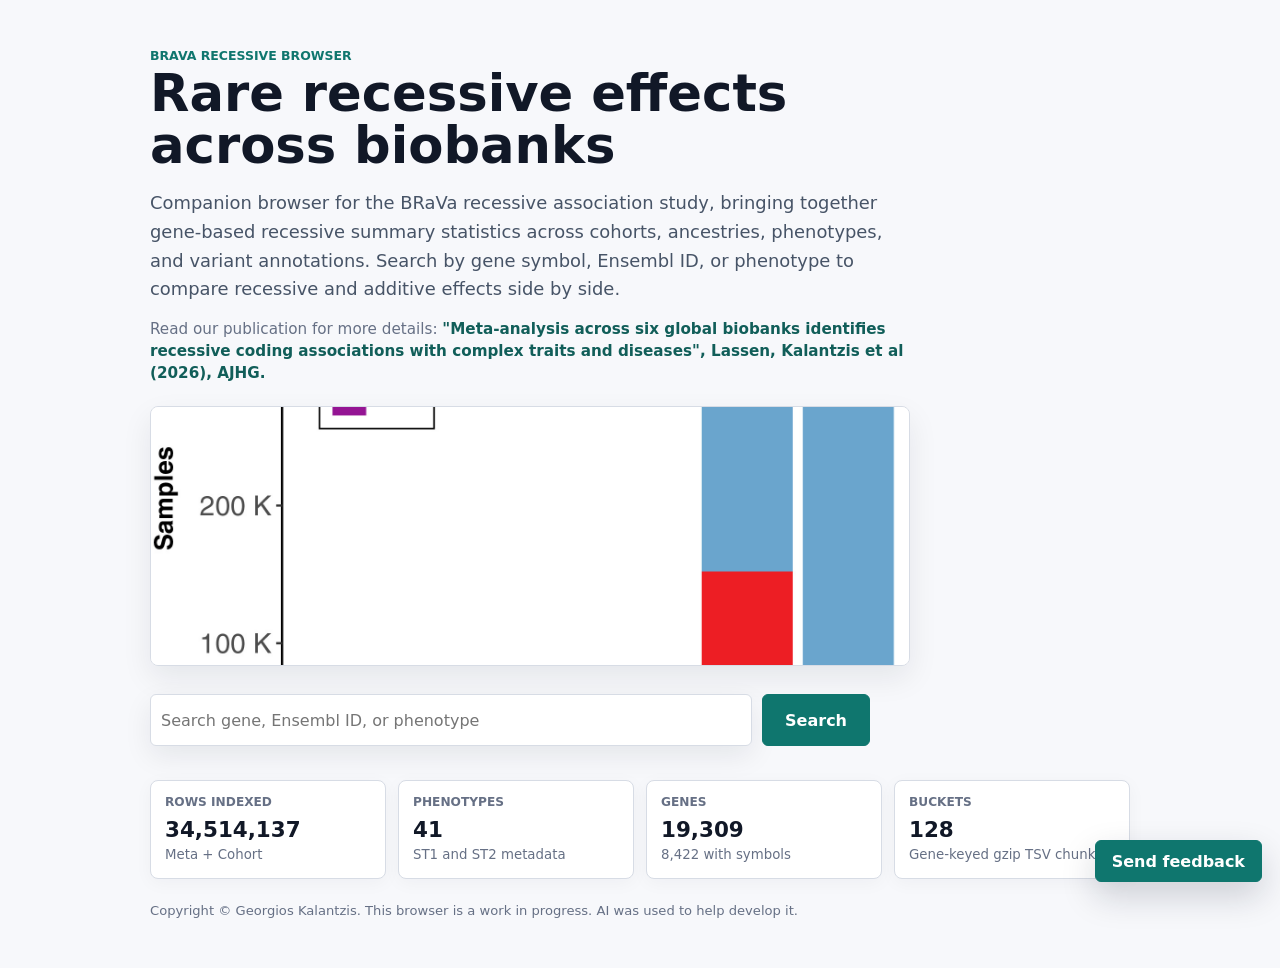
==== index.html @ d9c45e59 "publish v0.5 of recessive browser" ====
<!doctype html>
<html lang="en">
  <head>
    <meta charset="utf-8" />
    <meta name="viewport" content="width=device-width, initial-scale=1" />
    <title>BRaVa Recessive Summary Statistics Browser</title>
    <link rel="stylesheet" href="assets/styles.css" />
  </head>
  <body class="home-view">
    <section class="landing-page" id="landing-page" aria-labelledby="landing-title">
      <div class="landing-inner">
        <p class="eyebrow" id="landing-eyebrow">BRaVa recessive catalogue</p>
        <h1 id="landing-title">Recessive effects across biobanks</h1>
        <p class="landing-copy" id="landing-copy">
          Companion browser for the BRaVa recessive association study, bringing together
          gene-based recessive summary statistics across cohorts, ancestries, phenotypes, and
          variant annotations.
        </p>
        <p class="paper-citation" id="paper-citation">
          <span id="paper-prefix">Read our publication for more details:</span>
          <a href="https://www.sciencedirect.com/science/article/pii/S0002929726001552" target="_blank" rel="noreferrer">
            BRaVa recessive association study, ScienceDirect
          </a>
        </p>
        <figure class="landing-image">
          <img src="images/cohorts.jpg" alt="Overview of cohorts represented in the BRaVa recessive browser" />
        </figure>
        <form class="landing-search" id="landing-search-form">
          <label class="sr-only" for="landing-search-input">Search the recessive catalogue</label>
          <input id="landing-search-input" type="search" placeholder="Search gene, Ensembl ID, or phenotype" />
          <button id="landing-search-button" type="submit">Search</button>
        </form>
        <section class="landing-summary" id="summary-grid" aria-label="Dataset summary"></section>
        <footer class="site-footnote" id="site-footnote">
          Copyright © Georgios Kalantzis. This browser is a work in progress. AI was used to help develop it.
        </footer>
      </div>
    </section>

    <section class="results-page" id="results-page" hidden>
      <header class="topbar">
        <button class="brand-button" id="home-button" type="button" aria-label="Return to landing page">
          <span class="eyebrow">BRaVa recessive catalogue</span>
          <span>Recessive effects browser</span>
        </button>
        <div class="topbar-actions">
          <div class="status-pill" id="data-status">Loading metadata</div>
        </div>
      </header>

      <main class="layout">
        <aside class="filters" aria-label="Filters">
          <label class="field">
            <span>Search</span>
            <input id="search-input" type="search" placeholder="Gene symbol, Ensembl ID, or phenotype" />
          </label>

          <div class="button-row">
            <button id="search-button" type="button">Search</button>
            <button id="top-button" type="button" class="secondary">Top hits</button>
          </div>

          <label class="field">
            <span>Data source</span>
            <select id="source-filter">
              <option value="both">Meta + cohort</option>
              <option value="meta">Meta-analysis</option>
              <option value="pre_meta">Cohort-level</option>
            </select>
          </label>

          <label class="field">
            <span>Phenotype</span>
            <select id="trait-filter"></select>
          </label>

          <label class="field">
            <span>Cohort</span>
            <select id="cohort-filter"></select>
          </label>

          <label class="field">
            <span>Ancestry</span>
            <select id="ancestry-filter"></select>
          </label>

          <fieldset class="field annotation-field">
            <legend>Annotation</legend>
            <div id="annotation-filter" class="checkbox-group"></div>
          </fieldset>

          <label class="field">
            <span>Model</span>
            <select id="encoding-filter"></select>
          </label>

          <label class="field">
            <span>P threshold</span>
            <input id="p-filter" type="number" min="0" max="1" step="any" placeholder="1e-6" />
          </label>

          <button id="reset-button" type="button" class="secondary full-width">Reset filters</button>

          <section class="qc-panel" aria-label="QC summary">
            <h2>QC</h2>
            <div id="qc-summary" class="mini-list"></div>
          </section>
        </aside>

        <section class="workspace">
          <section class="result-shell">
            <div class="result-header">
              <div>
                <h2 id="result-title">Top associations</h2>
                <p id="result-subtitle">Smallest available p-values from the generated index.</p>
              </div>
              <div class="result-actions">
                <button id="copy-link-button" type="button" class="secondary">Copy link</button>
                <button id="download-button" type="button" class="secondary">Download rows</button>
              </div>
            </div>

            <div id="message" class="message" hidden></div>

            <div class="table-wrap">
              <table id="results-table">
                <thead></thead>
                <tbody></tbody>
              </table>
            </div>
          </section>

          <section class="detail-grid">
            <section class="detail-panel">
              <h2>Selected association</h2>
              <div id="detail-panel" class="mini-list empty">Select a row to inspect it.</div>
            </section>
            <section class="detail-panel">
              <h2>Recessive effect estimates across cohorts</h2>
              <div id="plot-panel" class="plot-panel empty">Rows with recessive beta and SE will be plotted here.</div>
            </section>
          </section>
          <footer class="site-footnote compact" id="results-footnote">
            Copyright © Georgios Kalantzis. Work in progress; AI was used to help develop this browser.
          </footer>
        </section>
      </main>
    </section>

    <a class="feedback-button" id="feedback-button" href="mailto:kalantzis@ebi.ac.uk?subject=BRaVa%20recessive%20browser%20feedback">Send feedback</a>
    <script src="assets/app.js"></script>
  </body>
</html>
---- assets/styles.css ----
:root {
  --bg: #f7f8fb;
  --panel: #ffffff;
  --ink: #111827;
  --muted: #667085;
  --line: #d7dce5;
  --line-strong: #b8c1cf;
  --teal: #0f766e;
  --teal-dark: #115e59;
  --rose: #be123c;
  --amber: #b45309;
  --blue: #1d4ed8;
  --shadow: 0 16px 40px rgba(15, 23, 42, 0.08);
  color-scheme: light;
  font-family:
    Inter, ui-sans-serif, system-ui, -apple-system, BlinkMacSystemFont, "Segoe UI", sans-serif;
}

* {
  box-sizing: border-box;
}

body {
  margin: 0;
  min-height: 100vh;
  background: var(--bg);
  color: var(--ink);
}

[hidden] {
  display: none !important;
}

.sr-only {
  position: absolute;
  width: 1px;
  height: 1px;
  padding: 0;
  margin: -1px;
  overflow: hidden;
  clip: rect(0, 0, 0, 0);
  white-space: nowrap;
  border: 0;
}

button,
input,
select,
a {
  font: inherit;
}

button {
  min-height: 38px;
  border: 1px solid var(--teal);
  border-radius: 6px;
  background: var(--teal);
  color: #ffffff;
  cursor: pointer;
  font-weight: 700;
  padding: 0 14px;
}

button:hover {
  background: var(--teal-dark);
}

button.secondary {
  background: #ffffff;
  color: var(--ink);
  border-color: var(--line-strong);
}

button.secondary:hover {
  border-color: var(--teal);
  color: var(--teal-dark);
}

button:disabled {
  cursor: wait;
  opacity: 0.65;
}


.landing-page {
  min-height: 100vh;
  display: grid;
  align-items: center;
  padding: 48px 24px;
  background: #f7f8fb;
}

.landing-inner {
  width: min(980px, 100%);
  margin: 0 auto;
}

.landing-page h1 {
  max-width: 820px;
  font-size: clamp(2rem, 4vw, 4rem);
  line-height: 1.02;
}

.landing-copy {
  max-width: 760px;
  margin: 18px 0 0;
  color: #475467;
  font-size: clamp(1rem, 1.4vw, 1.22rem);
  line-height: 1.6;
}

.paper-citation {
  max-width: 760px;
  margin: 14px 0 0;
  color: var(--muted);
  font-size: 0.95rem;
  line-height: 1.45;
}

.paper-citation a,
.comment-link {
  color: var(--teal-dark);
  font-weight: 800;
  text-decoration: none;
}

.paper-citation a:hover,
.comment-link:hover {
  text-decoration: underline;
}

.landing-image {
  max-width: 760px;
  margin: 22px 0 0;
}

.landing-image img {
  display: block;
  width: 100%;
  max-height: 260px;
  object-fit: cover;
  object-position: center;
  border: 1px solid var(--line);
  border-radius: 8px;
  box-shadow: 0 12px 30px rgba(15, 23, 42, 0.08);
}

.landing-search {
  display: grid;
  grid-template-columns: minmax(0, 1fr) auto;
  gap: 10px;
  max-width: 720px;
  margin-top: 28px;
}

.landing-search input {
  min-height: 52px;
  font-size: 1rem;
  box-shadow: 0 10px 28px rgba(15, 23, 42, 0.08);
}

.landing-search button {
  min-height: 52px;
  padding: 0 22px;
}

.landing-actions {
  display: flex;
  flex-wrap: wrap;
  gap: 10px;
  margin-top: 14px;
}

.comment-button {
  display: inline-flex;
  align-items: center;
  min-height: 40px;
  border: 1px solid var(--line-strong);
  border-radius: 6px;
  background: #ffffff;
  color: var(--ink);
  font-weight: 800;
  padding: 0 14px;
  text-decoration: none;
}

.comment-button:hover {
  border-color: var(--teal);
  color: var(--teal-dark);
}

.feedback-button {
  position: fixed;
  right: 18px;
  bottom: 18px;
  z-index: 30;
  display: inline-flex;
  align-items: center;
  min-height: 42px;
  border: 1px solid var(--teal);
  border-radius: 6px;
  background: var(--teal);
  color: #ffffff;
  font-weight: 800;
  padding: 0 16px;
  text-decoration: none;
  box-shadow: 0 14px 34px rgba(15, 23, 42, 0.18);
}

.feedback-button:hover {
  background: var(--teal-dark);
}

.landing-summary {
  display: grid;
  grid-template-columns: repeat(4, minmax(140px, 1fr));
  gap: 12px;
  margin-top: 34px;
}

.site-footnote {
  max-width: 880px;
  margin-top: 22px;
  color: var(--muted);
  font-size: 0.82rem;
  line-height: 1.45;
}

.site-footnote.compact {
  margin: 14px 0 0;
  padding: 0 2px;
}

.brand-button {
  display: grid;
  gap: 3px;
  min-height: 0;
  border: 0;
  border-radius: 6px;
  background: transparent;
  color: var(--ink);
  padding: 4px 6px;
  text-align: left;
}

.brand-button:hover {
  background: #f1f5f9;
  color: var(--ink);
}

.brand-button span:last-child {
  font-size: clamp(1.1rem, 1.6vw, 1.5rem);
  font-weight: 800;
  line-height: 1.15;
}

.topbar {
  display: flex;
  align-items: center;
  justify-content: space-between;
  gap: 24px;
  min-height: 92px;
  padding: 20px 28px;
  border-bottom: 1px solid var(--line);
  background: #ffffff;
}

.eyebrow {
  margin: 0 0 4px;
  color: var(--teal);
  font-size: 0.78rem;
  font-weight: 800;
  letter-spacing: 0;
  text-transform: uppercase;
}

h1,
h2 {
  margin: 0;
  letter-spacing: 0;
}

h1 {
  font-size: clamp(1.35rem, 2vw, 2rem);
  line-height: 1.15;
}

h2 {
  font-size: 1rem;
  line-height: 1.25;
}

.topbar-actions {
  display: flex;
  align-items: center;
  justify-content: flex-end;
  gap: 12px;
  min-width: 0;
}

.status-pill {
  flex: 0 0 auto;
  max-width: 42vw;
  border: 1px solid var(--line);
  border-radius: 999px;
  padding: 8px 12px;
  color: var(--muted);
  font-size: 0.86rem;
  background: #f8fafc;
  white-space: nowrap;
  overflow: hidden;
  text-overflow: ellipsis;
}

.layout {
  display: grid;
  grid-template-columns: minmax(0, 1fr) 306px;
  min-height: calc(100vh - 92px);
}

.filters {
  position: sticky;
  top: 0;
  align-self: start;
  height: calc(100vh - 92px);
  overflow: auto;
  padding: 18px;
  grid-column: 2;
  grid-row: 1;
  border-left: 1px solid var(--line);
  background: #ffffff;
}

.field {
  display: grid;
  gap: 7px;
  margin-bottom: 14px;
}

.field span {
  color: var(--muted);
  font-size: 0.78rem;
  font-weight: 800;
  letter-spacing: 0;
  text-transform: uppercase;
}

fieldset.field {
  border: 0;
  padding: 0;
}

.field legend {
  color: var(--muted);
  font-size: 0.78rem;
  font-weight: 800;
  letter-spacing: 0;
  text-transform: uppercase;
}

.checkbox-group {
  display: flex;
  flex-wrap: wrap;
  gap: 7px;
}

.checkbox-chip {
  display: inline-flex;
  align-items: center;
  gap: 6px;
  min-height: 32px;
  border: 1px solid var(--line);
  border-radius: 999px;
  background: #ffffff;
  color: var(--ink);
  padding: 0 10px;
  font-size: 0.82rem;
  font-weight: 700;
  cursor: pointer;
}

.checkbox-chip:has(input:checked) {
  border-color: var(--teal);
  background: #e6fffb;
  color: var(--teal-dark);
}

.checkbox-chip input {
  width: auto;
  min-height: auto;
  margin: 0;
}

input,
select {
  width: 100%;
  min-height: 38px;
  border: 1px solid var(--line);
  border-radius: 6px;
  background: #ffffff;
  color: var(--ink);
  padding: 0 10px;
}

input:focus,
select:focus,
button:focus {
  outline: 3px solid rgba(15, 118, 110, 0.18);
  outline-offset: 1px;
}

.button-row {
  display: grid;
  grid-template-columns: 1fr 1fr;
  gap: 8px;
  margin-bottom: 14px;
}

.full-width {
  width: 100%;
}

.workspace {
  grid-column: 1;
  grid-row: 1;
  min-width: 0;
  padding: 20px;
}

.summary-grid {
  display: grid;
  grid-template-columns: repeat(4, minmax(140px, 1fr));
  gap: 12px;
  margin-bottom: 16px;
}

.metric {
  min-height: 86px;
  border: 1px solid var(--line);
  border-radius: 8px;
  background: var(--panel);
  padding: 14px;
  box-shadow: 0 4px 18px rgba(15, 23, 42, 0.04);
}

.metric b {
  display: block;
  color: var(--muted);
  font-size: 0.76rem;
  letter-spacing: 0;
  text-transform: uppercase;
}

.metric span {
  display: block;
  margin-top: 8px;
  font-size: 1.34rem;
  font-weight: 800;
}

.metric small {
  display: block;
  margin-top: 4px;
  color: var(--muted);
  line-height: 1.35;
}

.result-shell,
.detail-panel,
.qc-panel {
  border: 1px solid var(--line);
  border-radius: 8px;
  background: var(--panel);
  box-shadow: var(--shadow);
}

.result-header {
  display: flex;
  align-items: flex-start;
  justify-content: space-between;
  gap: 16px;
  padding: 16px;
  border-bottom: 1px solid var(--line);
}

.result-header p {
  margin: 6px 0 0;
  color: var(--muted);
  font-size: 0.9rem;
}

.result-actions {
  display: flex;
  gap: 8px;
  flex-wrap: wrap;
  justify-content: flex-end;
}

.message {
  margin: 12px 16px 0;
  border-left: 4px solid var(--amber);
  background: #fff7ed;
  color: #7c2d12;
  padding: 10px 12px;
  font-size: 0.9rem;
}

.table-wrap {
  max-height: 66vh;
  overflow: auto;
}

table {
  width: 100%;
  min-width: 1540px;
  border-collapse: collapse;
  font-size: 0.84rem;
}

thead {
  position: sticky;
  top: 0;
  z-index: 1;
  background: #f8fafc;
}

th,
td {
  border-bottom: 1px solid var(--line);
  padding: 9px 10px;
  text-align: left;
  vertical-align: top;
}

th {
  color: #344054;
  font-size: 0.74rem;
  font-weight: 800;
  letter-spacing: 0;
  text-transform: uppercase;
}

.sort-header {
  display: inline-flex;
  align-items: center;
  min-height: 0;
  border: 0;
  border-radius: 4px;
  background: transparent;
  color: inherit;
  padding: 2px 4px;
  font-size: inherit;
  font-weight: inherit;
  text-align: left;
  text-transform: inherit;
}

.sort-header:hover {
  background: #e6fffb;
  color: var(--teal-dark);
}

.model-cell.add {
  background: #eff6ff;
}

.model-cell.rec {
  background: #fff1f2;
}

tbody tr {
  cursor: pointer;
}

tbody tr:hover {
  background: #f1f5f9;
}

.gene-cell {
  display: grid;
  gap: 2px;
}

.gene-cell b {
  color: var(--ink);
}

.gene-cell span {
  color: var(--muted);
  font-size: 0.76rem;
}

.tag {
  display: inline-block;
  border-radius: 999px;
  padding: 2px 7px;
  background: #e6fffb;
  color: #115e59;
  font-size: 0.76rem;
  font-weight: 800;
}

.tag.meta {
  background: #eff6ff;
  color: var(--blue);
}

.tag.warn {
  background: #fff1f2;
  color: var(--rose);
}

.muted {
  color: var(--muted);
}

.detail-grid {
  display: grid;
  grid-template-columns: minmax(0, 0.95fr) minmax(320px, 1.2fr);
  gap: 16px;
  margin-top: 16px;
}

.detail-panel {
  min-height: 240px;
  padding: 16px;
}

.detail-panel h2,
.qc-panel h2 {
  margin-bottom: 12px;
}

.mini-list {
  display: grid;
  gap: 8px;
}

.mini-row {
  display: grid;
  grid-template-columns: 130px minmax(0, 1fr);
  gap: 12px;
  align-items: baseline;
  font-size: 0.88rem;
}

.mini-row b {
  color: var(--muted);
  font-size: 0.76rem;
  letter-spacing: 0;
  text-transform: uppercase;
}

.mini-row span {
  min-width: 0;
  overflow-wrap: anywhere;
}

.qc-panel {
  display: none;
  margin-top: 18px;
  padding: 14px;
  box-shadow: none;
}

.plot-panel {
  min-height: 280px;
}

.plot-panel svg {
  display: block;
  width: 100%;
  height: auto;
}

.empty {
  color: var(--muted);
}

@media (max-width: 1040px) {
  .layout {
    grid-template-columns: 1fr;
  }

  .filters {
    position: static;
    grid-column: 1;
    grid-row: 1;
    height: auto;
    border-left: 0;
    border-bottom: 1px solid var(--line);
  }

  .workspace {
    grid-column: 1;
    grid-row: 2;
  }

  .summary-grid,
  .landing-summary,
  .detail-grid {
    grid-template-columns: 1fr 1fr;
  }
}

@media (max-width: 720px) {
  .topbar,
  .result-header {
    display: grid;
  }

  .status-pill {
    max-width: 100%;
  }

  .topbar-actions {
    justify-content: flex-start;
    flex-wrap: wrap;
  }

  .workspace {
    padding: 14px;
  }

  .summary-grid,
  .landing-summary,
  .detail-grid,
  .button-row,
  .landing-search {
    grid-template-columns: 1fr;
  }

  .result-actions {
    justify-content: stretch;
  }

  .result-actions button {
    flex: 1 1 140px;
  }

  .feedback-button {
    right: 12px;
    bottom: 12px;
  }
}
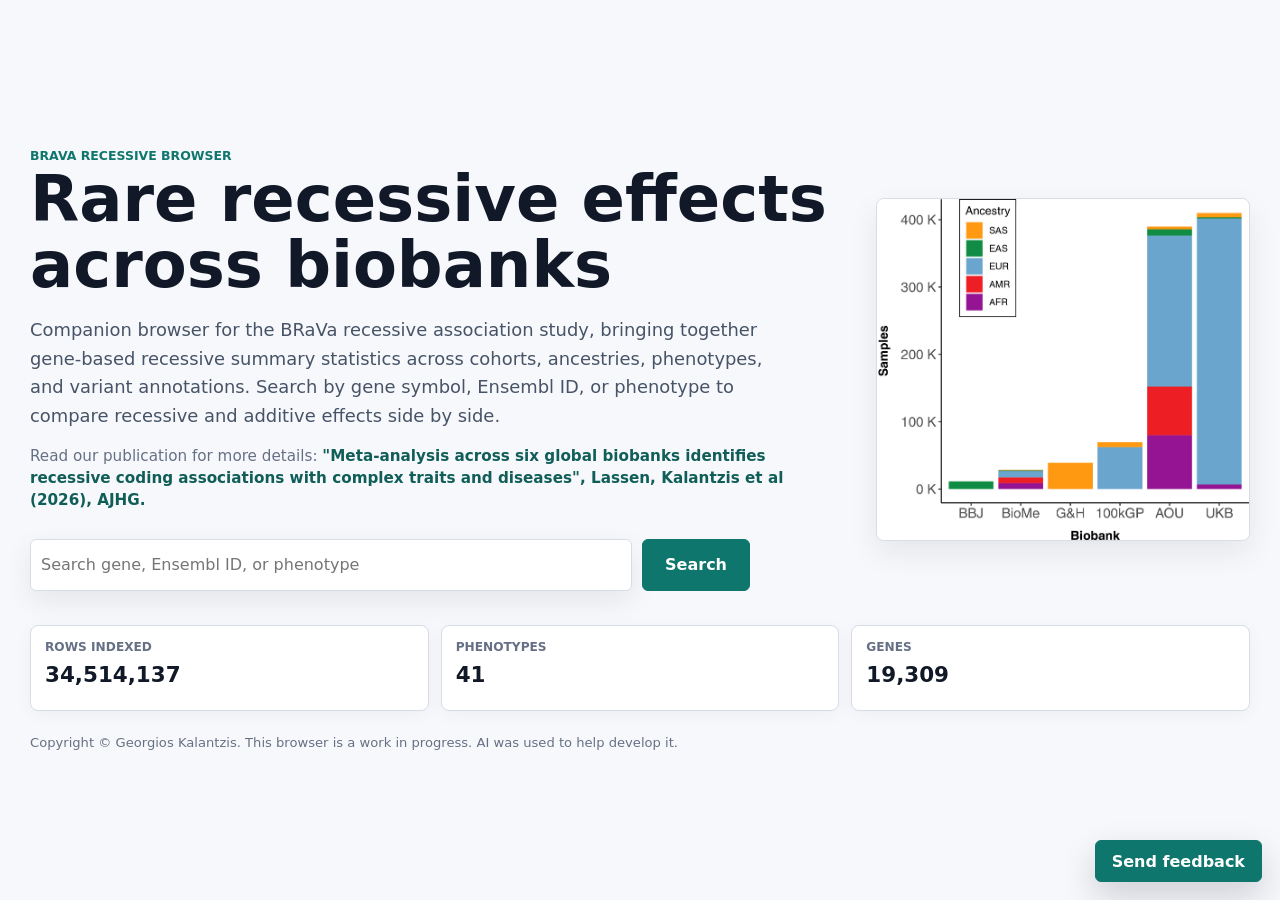
==== commit 426c6796: "Fix landing cohort figure layout" ====
--- a/index.html
+++ b/index.html
@@ -22,14 +22,14 @@
             BRaVa recessive association study, ScienceDirect
           </a>
         </p>
-        <figure class="landing-image">
-          <img src="images/cohorts.jpg" alt="Overview of cohorts represented in the BRaVa recessive browser" />
-        </figure>
         <form class="landing-search" id="landing-search-form">
           <label class="sr-only" for="landing-search-input">Search the recessive catalogue</label>
           <input id="landing-search-input" type="search" placeholder="Search gene, Ensembl ID, or phenotype" />
           <button id="landing-search-button" type="submit">Search</button>
         </form>
+        <figure class="landing-image">
+          <img src="images/cohorts.jpg" alt="Overview of cohorts represented in the BRaVa recessive browser" />
+        </figure>
         <section class="landing-summary" id="summary-grid" aria-label="Dataset summary"></section>
         <footer class="site-footnote" id="site-footnote">
           Copyright © Georgios Kalantzis. This browser is a work in progress. AI was used to help develop it.
--- a/assets/styles.css
+++ b/assets/styles.css
@@ -86,22 +86,28 @@
   min-height: 100vh;
   display: grid;
   align-items: center;
-  padding: 48px 24px;
+  padding: 42px 24px;
   background: #f7f8fb;
 }
 
 .landing-inner {
-  width: min(980px, 100%);
+  width: min(1220px, 100%);
   margin: 0 auto;
+  display: grid;
+  grid-template-columns: minmax(0, 1fr) minmax(300px, 0.46fr);
+  column-gap: 34px;
+  align-items: center;
 }
 
 .landing-page h1 {
+  grid-column: 1;
   max-width: 820px;
-  font-size: clamp(2rem, 4vw, 4rem);
+  font-size: clamp(2rem, 5vw, 4.8rem);
   line-height: 1.02;
 }
 
 .landing-copy {
+  grid-column: 1;
   max-width: 760px;
   margin: 18px 0 0;
   color: #475467;
@@ -110,6 +116,7 @@
 }
 
 .paper-citation {
+  grid-column: 1;
   max-width: 760px;
   margin: 14px 0 0;
   color: var(--muted);
@@ -130,22 +137,27 @@
 }
 
 .landing-image {
-  max-width: 760px;
-  margin: 22px 0 0;
+  grid-column: 2;
+  grid-row: 1 / span 5;
+  align-self: center;
+  justify-self: end;
+  width: min(100%, 430px);
+  margin: 0;
 }
 
 .landing-image img {
   display: block;
   width: 100%;
-  max-height: 260px;
-  object-fit: cover;
-  object-position: center;
+  height: auto;
+  object-fit: contain;
   border: 1px solid var(--line);
   border-radius: 8px;
+  background: #ffffff;
   box-shadow: 0 12px 30px rgba(15, 23, 42, 0.08);
 }
 
 .landing-search {
+  grid-column: 1;
   display: grid;
   grid-template-columns: minmax(0, 1fr) auto;
   gap: 10px;
@@ -212,13 +224,15 @@
 }
 
 .landing-summary {
-  display: grid;
-  grid-template-columns: repeat(4, minmax(140px, 1fr));
+  grid-column: 1 / -1;
+  display: grid;
+  grid-template-columns: repeat(3, minmax(160px, 1fr));
   gap: 12px;
   margin-top: 34px;
 }
 
 .site-footnote {
+  grid-column: 1 / -1;
   max-width: 880px;
   margin-top: 22px;
   color: var(--muted);
@@ -678,6 +692,26 @@
 }
 
 @media (max-width: 1040px) {
+  .landing-inner {
+    grid-template-columns: 1fr;
+  }
+
+  .landing-page h1,
+  .landing-copy,
+  .paper-citation,
+  .landing-search,
+  .landing-image,
+  .landing-summary,
+  .site-footnote {
+    grid-column: 1;
+  }
+
+  .landing-image {
+    grid-row: auto;
+    max-width: 760px;
+    margin-top: 24px;
+  }
+
   .layout {
     grid-template-columns: 1fr;
   }
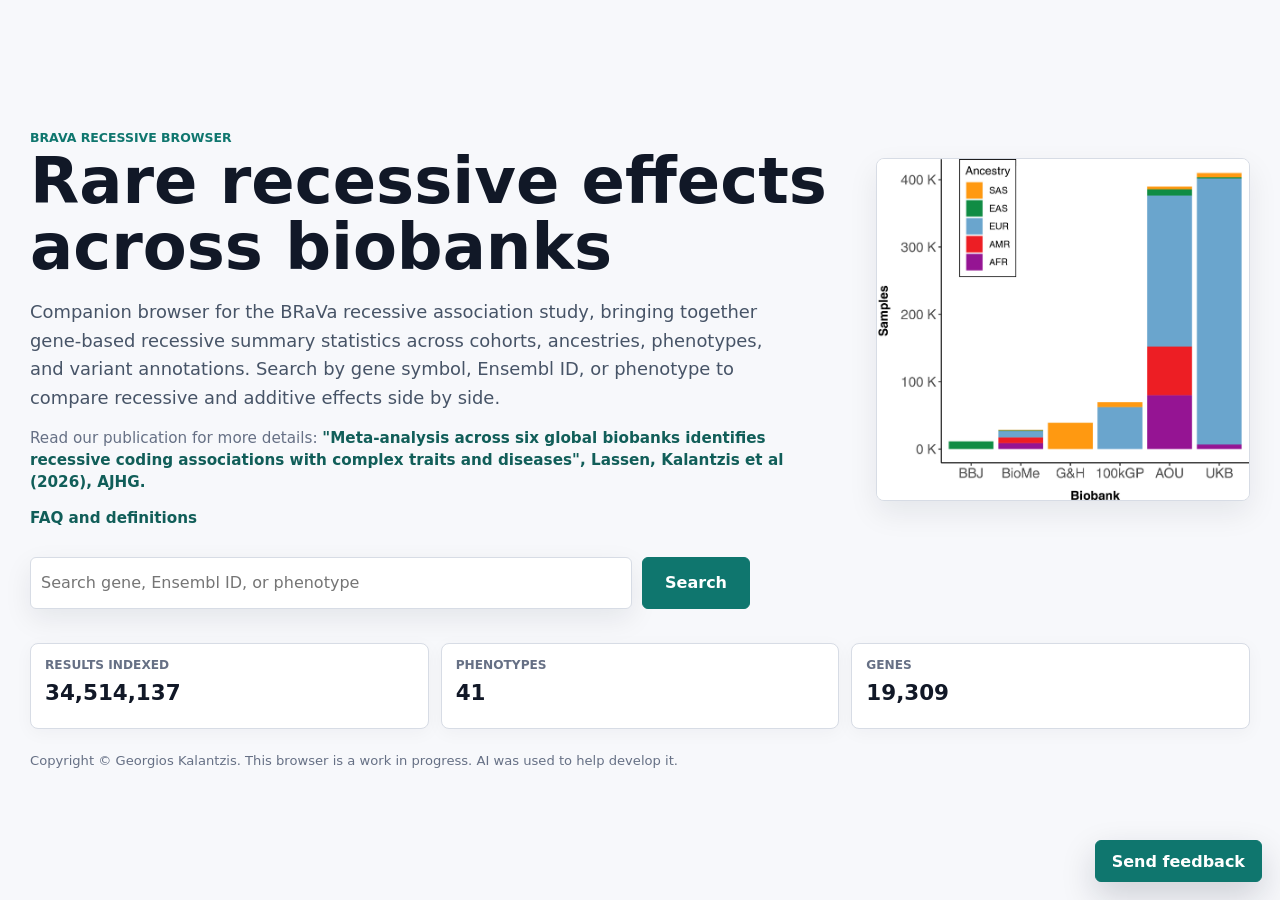
==== commit c222e43a: "add FAQ page" ====
--- a/index.html
+++ b/index.html
@@ -17,14 +17,17 @@
           variant annotations.
         </p>
         <p class="paper-citation" id="paper-citation">
-          <span id="paper-prefix">Read our publication for more details:</span>
+          <span id="paper-prefix">Read our publication for more details and please cite it if you find this resource useful:</span>
           <a href="https://www.sciencedirect.com/science/article/pii/S0002929726001552" target="_blank" rel="noreferrer">
             BRaVa recessive association study, ScienceDirect
           </a>
         </p>
+        <p class="paper-citation" id="faq-link">
+          <a href="faq.html">FAQ and definitions</a>
+        </p>
         <form class="landing-search" id="landing-search-form">
           <label class="sr-only" for="landing-search-input">Search the recessive catalogue</label>
-          <input id="landing-search-input" type="search" placeholder="Search gene, Ensembl ID, or phenotype" />
+          <input id="landing-search-input" type="search" list="search-suggestions" placeholder="Search gene, Ensembl ID, or phenotype" />
           <button id="landing-search-button" type="submit">Search</button>
         </form>
         <figure class="landing-image">
@@ -32,7 +35,7 @@
         </figure>
         <section class="landing-summary" id="summary-grid" aria-label="Dataset summary"></section>
         <footer class="site-footnote" id="site-footnote">
-          Copyright © Georgios Kalantzis. This browser is a work in progress. AI was used to help develop it.
+          Copyright © Georgios Kalantzis. This browser is a work in progress and was developed with the help of AI.
         </footer>
       </div>
     </section>
@@ -44,7 +47,7 @@
           <span>Recessive effects browser</span>
         </button>
         <div class="topbar-actions">
-          <div class="status-pill" id="data-status">Loading metadata</div>
+          <a class="secondary-link" href="faq.html">FAQ and definitions</a>
         </div>
       </header>
 
@@ -52,7 +55,7 @@
         <aside class="filters" aria-label="Filters">
           <label class="field">
             <span>Search</span>
-            <input id="search-input" type="search" placeholder="Gene symbol, Ensembl ID, or phenotype" />
+            <input id="search-input" type="search" list="search-suggestions" placeholder="Gene symbol, Ensembl ID, or phenotype" />
           </label>
 
           <div class="button-row">
@@ -60,14 +63,6 @@
             <button id="top-button" type="button" class="secondary">Top hits</button>
           </div>
 
-          <label class="field">
-            <span>Data source</span>
-            <select id="source-filter">
-              <option value="both">Meta + cohort</option>
-              <option value="meta">Meta-analysis</option>
-              <option value="pre_meta">Cohort-level</option>
-            </select>
-          </label>
 
           <label class="field">
             <span>Phenotype</span>
@@ -100,6 +95,7 @@
           </label>
 
           <button id="reset-button" type="button" class="secondary full-width">Reset filters</button>
+          <div class="status-pill" id="data-status">Loading metadata</div>
 
           <section class="qc-panel" aria-label="QC summary">
             <h2>QC</h2>
@@ -122,12 +118,29 @@
 
             <div id="message" class="message" hidden></div>
 
-            <div class="table-wrap">
-              <table id="results-table">
-                <thead></thead>
-                <tbody></tbody>
-              </table>
-            </div>
+            <section class="split-results" aria-label="Association results">
+              <section class="result-panel">
+                <h3>Meta-analysis</h3>
+                <div class="table-wrap compact">
+                  <table id="meta-results-table">
+                    <thead></thead>
+                    <tbody></tbody>
+                  </table>
+                </div>
+              </section>
+              <section class="result-panel">
+                <div class="result-panel-heading">
+                  <h3>Cohort-level results <span id="cohort-focus-label" class="focus-label">showing all matching pairs</span></h3>
+                  <button id="clear-cohort-focus-button" type="button" class="secondary compact-action" hidden>Show all</button>
+                </div>
+                <div class="table-wrap">
+                  <table id="cohort-results-table">
+                    <thead></thead>
+                    <tbody></tbody>
+                  </table>
+                </div>
+              </section>
+            </section>
           </section>
 
           <section class="detail-grid">
@@ -136,8 +149,11 @@
               <div id="detail-panel" class="mini-list empty">Select a row to inspect it.</div>
             </section>
             <section class="detail-panel">
-              <h2>Recessive effect estimates across cohorts</h2>
-              <div id="plot-panel" class="plot-panel empty">Rows with recessive beta and SE will be plotted here.</div>
+              <div class="panel-heading">
+                <h2 id="plot-title">Recessive effect estimates across cohorts</h2>
+                <button id="download-plot-button" type="button" class="secondary">Save PNG</button>
+              </div>
+              <div id="plot-panel" class="plot-panel empty">Select a meta-analysis row or cohort-level row to plot one gene-phenotype pair.</div>
             </section>
           </section>
           <footer class="site-footnote compact" id="results-footnote">
@@ -147,6 +163,7 @@
       </main>
     </section>
 
+    <datalist id="search-suggestions"></datalist>
     <a class="feedback-button" id="feedback-button" href="mailto:kalantzis@ebi.ac.uk?subject=BRaVa%20recessive%20browser%20feedback">Send feedback</a>
     <script src="assets/app.js"></script>
   </body>
--- a/assets/styles.css
+++ b/assets/styles.css
@@ -326,6 +326,14 @@
   text-overflow: ellipsis;
 }
 
+.filters .status-pill {
+  display: block;
+  width: 100%;
+  max-width: none;
+  margin-top: 18px;
+  text-align: center;
+}
+
 .layout {
   display: grid;
   grid-template-columns: minmax(0, 1fr) 306px;
@@ -524,11 +532,73 @@
   overflow: auto;
 }
 
+.split-results {
+  display: grid;
+  gap: 16px;
+  padding: 16px;
+}
+
+.result-panel {
+  min-width: 0;
+}
+
+.result-panel h3 {
+  margin: 0;
+  font-size: 0.98rem;
+}
+
+.result-panel-heading {
+  display: flex;
+  align-items: center;
+  justify-content: space-between;
+  gap: 12px;
+  margin-bottom: 10px;
+}
+
+.focus-label {
+  color: var(--muted);
+  font-size: 0.82rem;
+  font-weight: 700;
+  white-space: nowrap;
+}
+
+.compact-action {
+  min-height: 34px;
+  padding: 7px 12px;
+  white-space: nowrap;
+}
+
+.table-wrap.compact {
+  max-height: 42vh;
+}
+
+.model-cell-inline {
+  display: inline-block;
+  border-radius: 4px;
+  padding: 1px 5px;
+}
+
+.model-cell-inline.add {
+  background: #eff6ff;
+}
+
+.model-cell-inline.rec {
+  background: #fff1f2;
+}
+
 table {
   width: 100%;
-  min-width: 1540px;
+  min-width: 1180px;
   border-collapse: collapse;
   font-size: 0.84rem;
+}
+
+#meta-results-table {
+  min-width: 860px;
+}
+
+#cohort-results-table {
+  min-width: 1480px;
 }
 
 thead {
@@ -590,6 +660,15 @@
   background: #f1f5f9;
 }
 
+tbody tr.selected-row {
+  background: #ecfdf3;
+  box-shadow: inset 3px 0 0 var(--accent);
+}
+
+tbody tr.selected-row:hover {
+  background: #dcfae6;
+}
+
 .gene-cell {
   display: grid;
   gap: 2px;
@@ -643,6 +722,22 @@
 .detail-panel h2,
 .qc-panel h2 {
   margin-bottom: 12px;
+}
+
+.panel-heading {
+  display: flex;
+  align-items: flex-start;
+  justify-content: space-between;
+  gap: 12px;
+  margin-bottom: 12px;
+}
+
+.panel-heading h2 {
+  margin-bottom: 0;
+}
+
+.panel-heading button {
+  flex: 0 0 auto;
 }
 
 .mini-list {
@@ -778,4 +873,130 @@
   }
 }
 
-
+.faq-page {
+  background: var(--bg);
+}
+
+.faq-shell {
+  width: min(1100px, calc(100% - 32px));
+  margin: 0 auto;
+  padding: 42px 0 64px;
+}
+
+.faq-header {
+  margin-bottom: 20px;
+}
+
+.faq-header h1 {
+  margin: 0 0 12px;
+  font-size: clamp(2rem, 5vw, 3.2rem);
+  line-height: 1.08;
+}
+
+.faq-header a,
+.faq-nav a,
+.secondary-link {
+  color: var(--teal-dark);
+  font-weight: 800;
+  text-decoration: none;
+}
+
+.faq-header a:hover,
+.faq-nav a:hover,
+.secondary-link:hover {
+  text-decoration: underline;
+}
+
+.faq-section {
+  border: 1px solid var(--line);
+  border-radius: 16px;
+  background: rgba(255, 255, 255, 0.9);
+  box-shadow: var(--shadow);
+  padding: 1.4rem 1.4rem 0.6rem;
+}
+
+.faq-section details {
+  border-top: 1px solid rgba(15, 23, 42, 0.12);
+  padding: 18px 0;
+}
+
+.faq-section details:first-of-type {
+  border-top: 0;
+}
+
+.faq-section summary {
+  cursor: pointer;
+  font-size: 1.02rem;
+  font-weight: 800;
+  list-style: none;
+}
+
+.faq-section summary::-webkit-details-marker {
+  display: none;
+}
+
+.faq-section summary::after {
+  content: "+";
+  float: right;
+  color: var(--teal-dark);
+  font-weight: 700;
+}
+
+.faq-section details[open] summary::after {
+  content: "–";
+}
+
+.faq-section p,
+.faq-section li,
+.faq-section code {
+  line-height: 1.6;
+}
+
+.faq-section p,
+.faq-section ul,
+.faq-section ol {
+  margin: 0.9rem 0 0;
+}
+
+.faq-section ul,
+.faq-section ol {
+  padding-left: 1.3rem;
+}
+
+.faq-section strong {
+  font-weight: 800;
+}
+
+.faq-section code {
+  background: #f3f4f6;
+  border: 1px solid #e5e7eb;
+  border-radius: 4px;
+  padding: 0.15rem 0.4rem;
+  font-family: ui-monospace, SFMono-Regular, Menlo, monospace;
+  font-size: 0.92em;
+}
+
+.faq-nav {
+  display: flex;
+  justify-content: flex-end;
+  margin-bottom: 14px;
+}
+
+.secondary-link {
+  display: inline-flex;
+  align-items: center;
+  justify-content: center;
+  min-height: 38px;
+  border: 1px solid var(--line-strong);
+  border-radius: 6px;
+  background: #ffffff;
+  color: var(--ink);
+  padding: 0 14px;
+  font-weight: 800;
+}
+
+.secondary-link:hover {
+  background: #f8fafc;
+  border-color: var(--teal);
+  color: var(--teal-dark);
+}
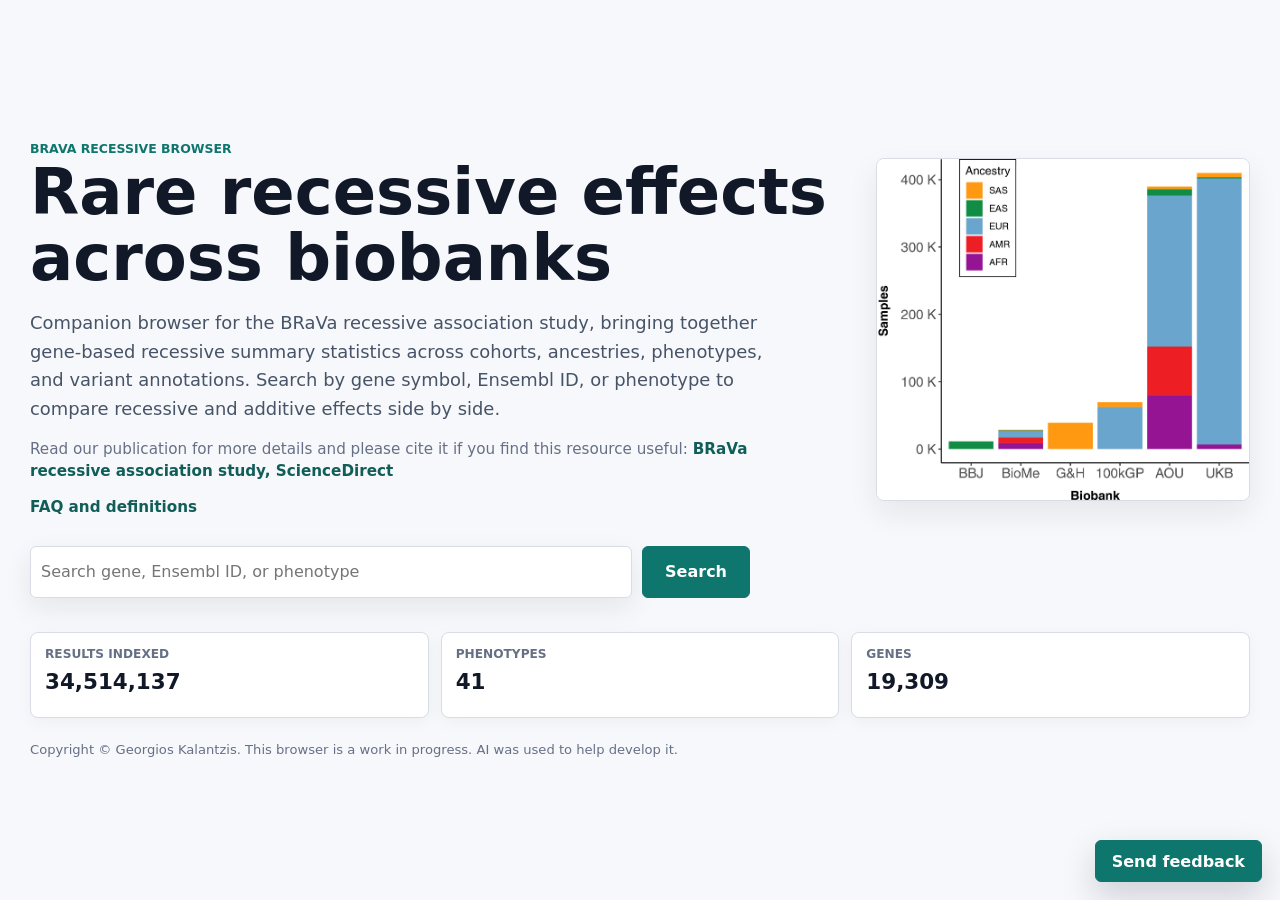
==== commit 1ebfd373: "few more touches" ====
--- a/index.html
+++ b/index.html
@@ -2,8 +2,9 @@
 <html lang="en">
   <head>
     <meta charset="utf-8" />
+    <link rel="icon" type="image/png" href="./brava_logo.png" />
     <meta name="viewport" content="width=device-width, initial-scale=1" />
-    <title>BRaVa Recessive Summary Statistics Browser</title>
+    <title>Recessive SumStats Browser</title>
     <link rel="stylesheet" href="assets/styles.css" />
   </head>
   <body class="home-view">
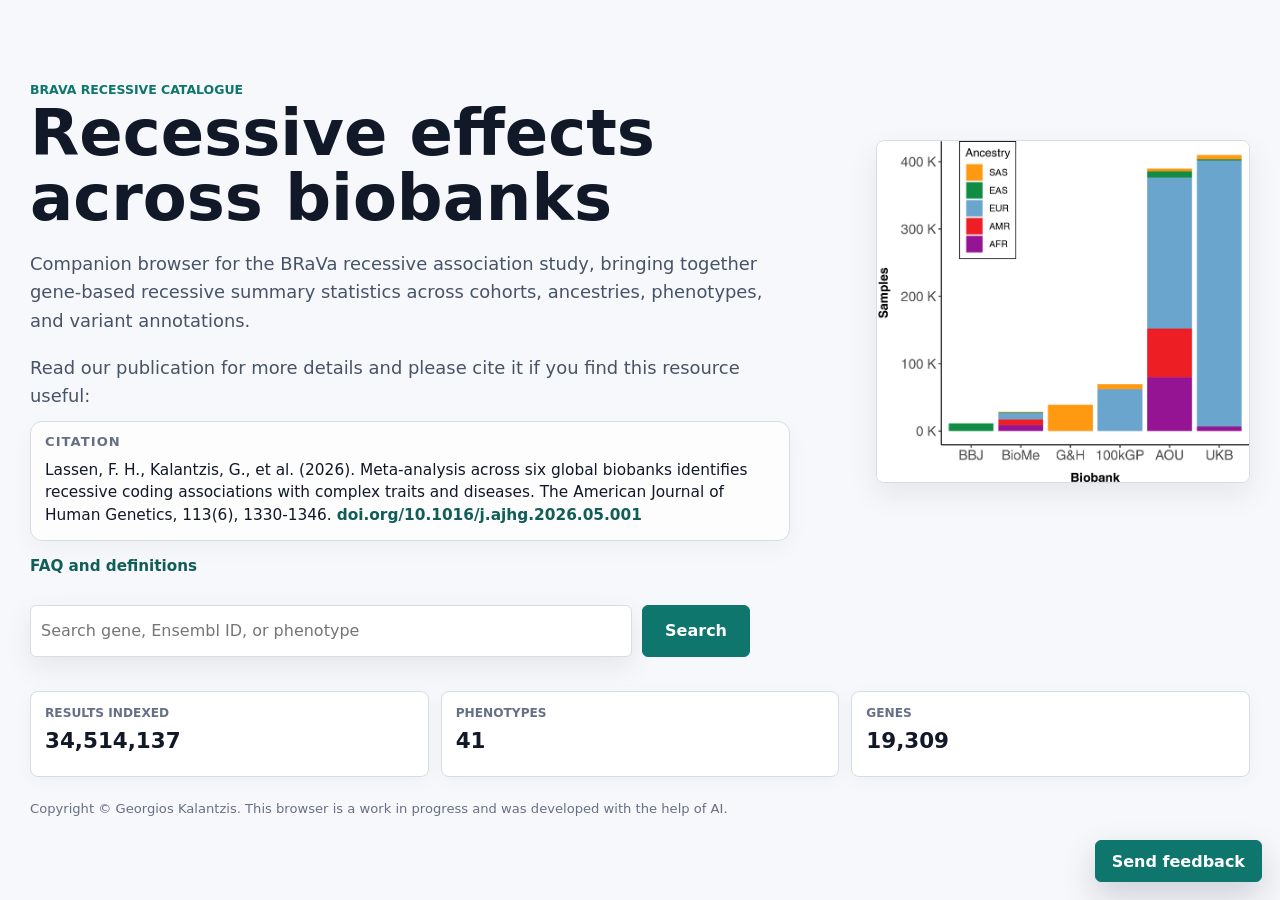
==== commit a64aba21: "polishing the landing page" ====
--- a/index.html
+++ b/index.html
@@ -2,7 +2,7 @@
 <html lang="en">
   <head>
     <meta charset="utf-8" />
-    <link rel="icon" type="image/png" href="./brava_logo.png" />
+    <link rel="icon" type="image/png" href="images/brava_logo.png" />
     <meta name="viewport" content="width=device-width, initial-scale=1" />
     <title>Recessive SumStats Browser</title>
     <link rel="stylesheet" href="assets/styles.css" />
@@ -12,17 +12,24 @@
       <div class="landing-inner">
         <p class="eyebrow" id="landing-eyebrow">BRaVa recessive catalogue</p>
         <h1 id="landing-title">Recessive effects across biobanks</h1>
-        <p class="landing-copy" id="landing-copy">
+        <p class="landing-copy">
           Companion browser for the BRaVa recessive association study, bringing together
           gene-based recessive summary statistics across cohorts, ancestries, phenotypes, and
           variant annotations.
         </p>
-        <p class="paper-citation" id="paper-citation">
-          <span id="paper-prefix">Read our publication for more details and please cite it if you find this resource useful:</span>
-          <a href="https://www.sciencedirect.com/science/article/pii/S0002929726001552" target="_blank" rel="noreferrer">
-            BRaVa recessive association study, ScienceDirect
-          </a>
-        </p>
+
+        <p class="landing-copy">Read our publication for more details and please cite it if you find this resource useful:</p>
+
+        <div class="citation-box" aria-label="Citation panel">
+          <div class="citation-header">
+            <span>CITATION</span>
+          </div>
+          <p class="citation-text">
+            Lassen, F. H., Kalantzis, G., et al. (2026). Meta-analysis across six global biobanks identifies recessive coding associations with complex traits and diseases. The American Journal of Human Genetics, 113(6), 1330-1346.
+            <a href="https://www.sciencedirect.com/science/article/pii/S0002929726001552" target="_blank" rel="noreferrer">doi.org/10.1016/j.ajhg.2026.05.001</a>
+          </p>
+        </div>
+
         <p class="paper-citation" id="faq-link">
           <a href="faq.html">FAQ and definitions</a>
         </p>
@@ -158,7 +165,7 @@
             </section>
           </section>
           <footer class="site-footnote compact" id="results-footnote">
-            Copyright © Georgios Kalantzis. Work in progress; AI was used to help develop this browser.
+            Copyright © Georgios Kalantzis. This browser is a work in progress and was developed with the help of AI.
           </footer>
         </section>
       </main>
--- a/assets/styles.css
+++ b/assets/styles.css
@@ -124,15 +124,50 @@
   line-height: 1.45;
 }
 
-.paper-citation a,
-.comment-link {
+.citation-box {
+  grid-column: 1;
+  max-width: 760px;
+  margin: 10px 0 0;
+  border: 1px solid var(--line);
+  border-radius: 12px;
+  background: rgba(255, 255, 255, 0.72);
+  padding: 12px 14px 14px;
+  box-shadow: 0 8px 22px rgba(15, 23, 42, 0.04);
+}
+
+.citation-header {
+  color: var(--muted);
+  font-size: 0.82rem;
+  font-weight: 800;
+  letter-spacing: 0.08em;
+  text-transform: uppercase;
+}
+
+.citation-text {
+  margin: 10px 0 0;
+  color: var(--ink);
+  /* font-size: 0.99rem; */
+  font-size: clamp(0.95rem, 1.2vw, 1.1rem);
+  line-height: 1.45;
+}
+
+.citation-text a {
   color: var(--teal-dark);
-  font-weight: 800;
   text-decoration: none;
-}
-
-.paper-citation a:hover,
-.comment-link:hover {
+  font-weight: 700;
+}
+
+.citation-text a:hover {
+  text-decoration: underline;
+}
+
+.paper-citation a {
+  color: var(--teal-dark);
+  font-weight: 800;
+  text-decoration: none;
+}
+
+.paper-citation a:hover {
   text-decoration: underline;
 }
 
@@ -176,30 +211,6 @@
   padding: 0 22px;
 }
 
-.landing-actions {
-  display: flex;
-  flex-wrap: wrap;
-  gap: 10px;
-  margin-top: 14px;
-}
-
-.comment-button {
-  display: inline-flex;
-  align-items: center;
-  min-height: 40px;
-  border: 1px solid var(--line-strong);
-  border-radius: 6px;
-  background: #ffffff;
-  color: var(--ink);
-  font-weight: 800;
-  padding: 0 14px;
-  text-decoration: none;
-}
-
-.comment-button:hover {
-  border-color: var(--teal);
-  color: var(--teal-dark);
-}
 
 .feedback-button {
   position: fixed;
